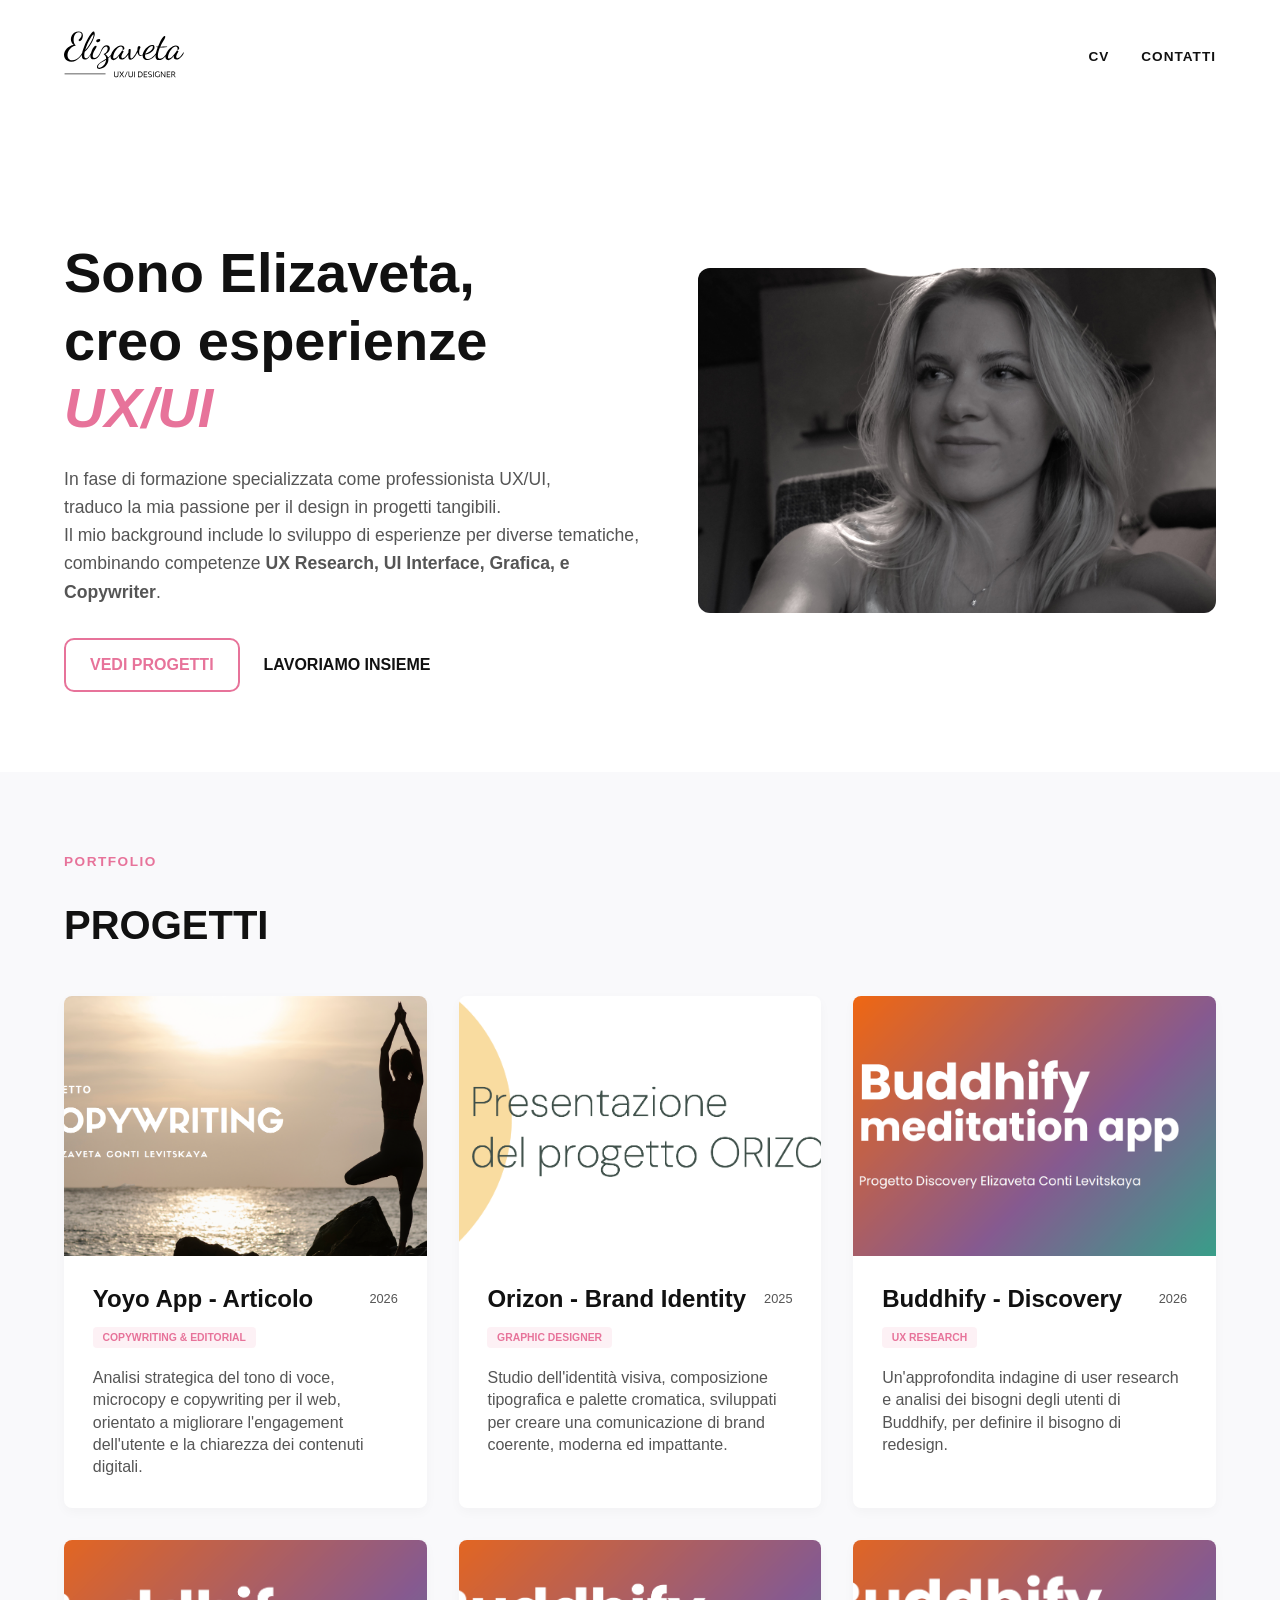
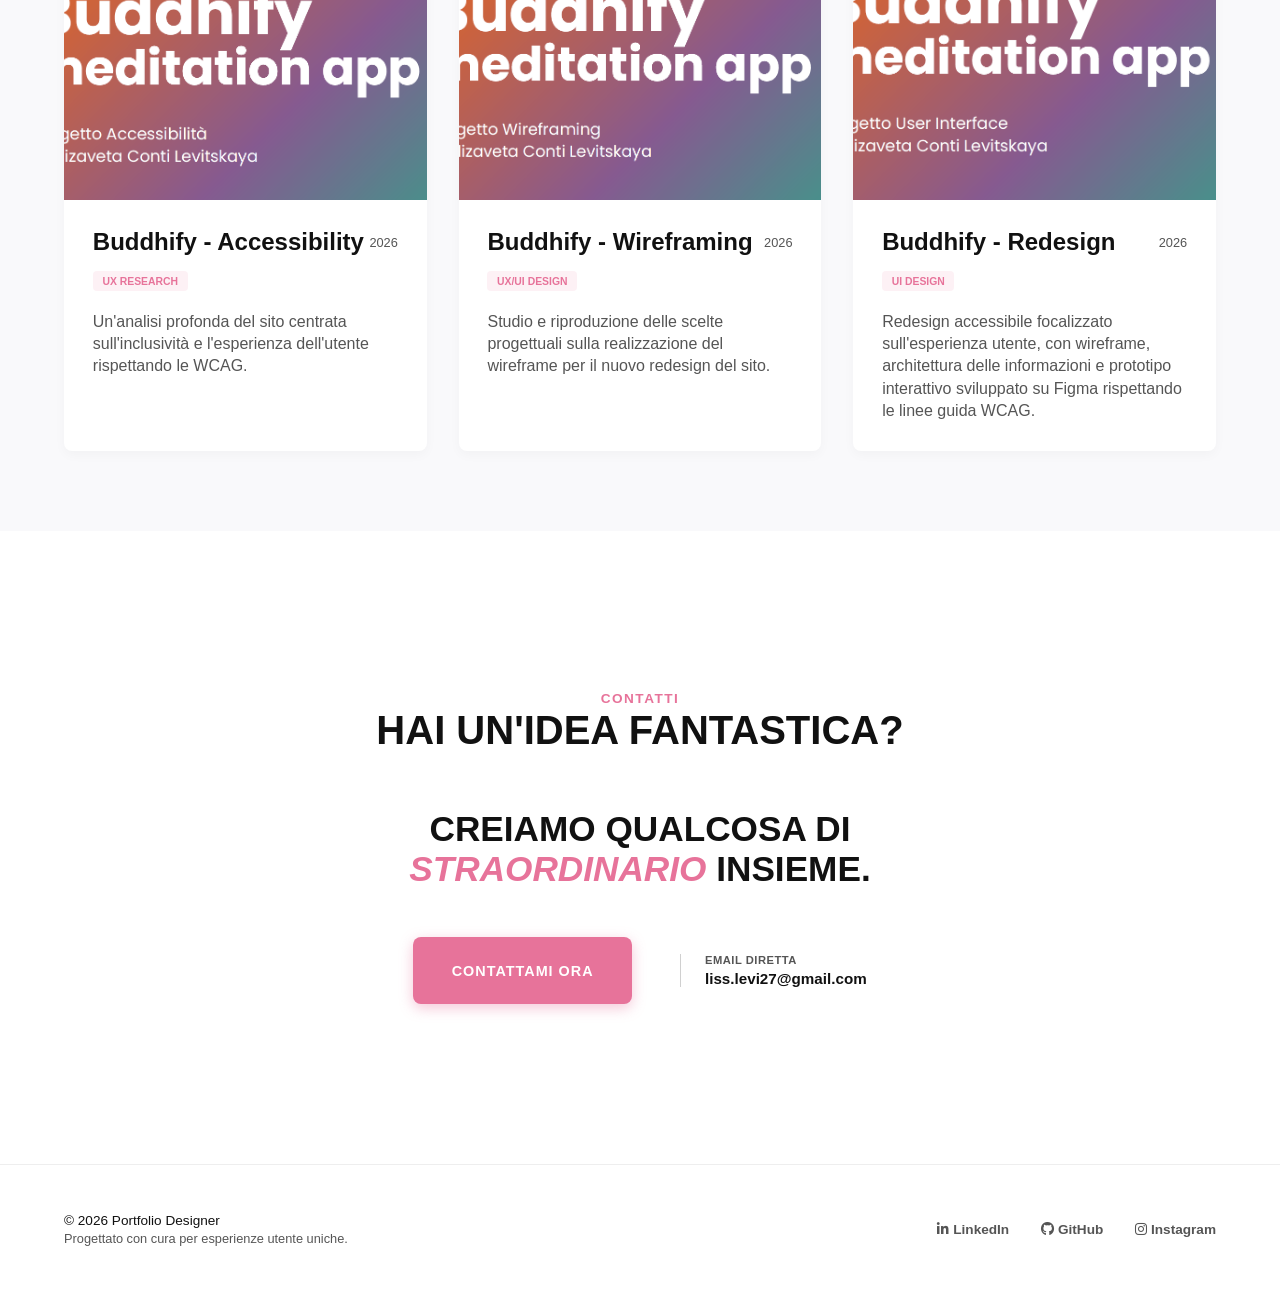
==== index.html @ 7c2b1aa5 "Add files via upload" ====
<!DOCTYPE html>
<html lang="it">
<head>
    <meta charset="UTF-8">
    <meta name="viewport" content="width=device-width, initial-scale=1.0">
    <title>Portfolio - Elizaveta</title>
    <link rel="icon" type="image/png" href="assets/img/favicon.jpg">
    <link rel="stylesheet" href="assets/css/main.css">
    <link rel="stylesheet" href="https://cdnjs.cloudflare.com/ajax/libs/font-awesome/6.4.0/css/all.min.css">
</head>
<body>

    <!-- NAVBAR -->
    <header class="navbar">
    <div class="nav-container">
        <a href="index.html" class="logo">
            <img src="assets/img/logo.svg" alt="Logo Portfolio" style="height: 65px; width: auto; display: block; max-height: none;"> 
        </a> 
        <nav class="nav-links">
            <a href="cv.html">CV</a>
            <a href="contatti.html">CONTATTI</a>
        </nav>
    </div>
</header>

    <!-- HERO SECTION -->
    <section class="hero">
        <div class="hero-content">
            <h1>Sono Elizaveta,<br>creo esperienze <br><em><span>UX/UI</span></em></h1>
            <p>In fase di formazione specializzata come professionista UX/UI,<br> traduco la mia passione per il design in progetti tangibili.<br> Il mio background include lo sviluppo di esperienze per diverse tematiche,<br> combinando competenze <strong>UX Research, UI Interface, Grafica, e Copywriter</strong>.</p>
            <div class="hero-buttons">
                <a href="#progetti" class="btn-primary">VEDI PROGETTI</a>
                <a href="#contatti" class="btn-secondary">LAVORIAMO INSIEME</a>
            </div>
        </div>
        <div class="hero-image">
             <img src="assets/img/profilo.jpg" alt="Elizaveta">
        </div>
    </section>

    <!-- SEZIONE PROGETTI -->
    <section id="progetti" class="projects">
        <span class="section-tag">PORTFOLIO</span>
        <h2>PROGETTI</h2>

        <div class="projects-grid">
           
             <!-- PROGETTO 1 -->
<a href="yoyo-articolo.html" class="project-card">
    <img src="assets/img/copywriting.png" alt="Yoyo App">
    <div class="project-card-info">
        <div class="project-header">
            <h3>Yoyo App - Articolo</h3>
            <span class="year">2026</span>
        </div>
         <span class="tag">COPYWRITING & EDITORIAL</span>
        <p>Analisi strategica del tono di voce, microcopy e copywriting per il web, orientato a migliorare l'engagement dell'utente e la chiarezza dei contenuti digitali.</p>
    </div>
</a>

<!-- PROGETTO 2 -->
<a href="orizon-brand-identity.html" class="project-card">
    <img src="assets/img/grafica.png" alt="Orizon">
    <div class="project-card-info">
        <div class="project-header">
            <h3>Orizon - Brand Identity</h3>
            <span class="year">2025</span>
        </div>
        <span class="tag">GRAPHIC DESIGNER</span>
        <p>Studio dell'identità visiva, composizione tipografica e palette cromatica, sviluppati per creare una comunicazione di brand coerente, moderna ed impattante.</p>
    </div>
</a>

             

            <!-- PROGETTO 3 -->
            <a href="buddhify-discovery.html" class="project-card">
    <img src="assets/img/discovery.png" alt="Buddhify Discovery">
    <div class="project-card-info">
        <div class="project-header">
            <h3>Buddhify - Discovery</h3>
            <span class="year">2026</span>
        </div>
        <span class="tag">UX RESEARCH</span>
        <p>Un'approfondita  indagine di user research e analisi dei bisogni degli utenti di Buddhify, per definire il bisogno di redesign.</p>
    </div>
</a>
           

<!-- PROGETTO 4 -->
<a href="buddhify-accessibility.html" class="project-card">
    <img src="assets/img/accessibility.png" alt="Buddhify Accessibility">
    <div class="project-card-info">
        <div class="project-header">
            <h3>Buddhify - Accessibility</h3>
            <span class="year">2026</span>
        </div>
        <span class="tag">UX RESEARCH</span>
        <p>Un'analisi profonda del sito centrata sull'inclusività e l'esperienza dell'utente rispettando le WCAG.</p>
    </div>
</a>

        <!-- PROGETTO 5 -->
<a href="buddhify-wireframing.html" class="project-card">
    <img src="assets/img/wireframing.png" alt="Buddhify Wireframing">
    <div class="project-card-info">
        <div class="project-header">
            <h3>Buddhify - Wireframing</h3>
            <span class="year">2026</span>
        </div>
        <span class="tag">UX/UI DESIGN</span>
        <p>Studio e riproduzione delle scelte progettuali sulla realizzazione del wireframe per il nuovo redesign del sito.</p>
    </div>
</a>
            
<!-- PROGETTO 6 -->
<a href="buddhify-redesign.html" class="project-card">
    <img src="assets/img/redesign.png" alt="Buddhify Redesign">
    <div class="project-card-info">
        <div class="project-header">
            <h3>Buddhify - Redesign</h3>
            <span class="year">2026</span>
        </div>
        <span class="tag">UI DESIGN</span>
        <p>Redesign accessibile focalizzato sull'esperienza utente, con wireframe, architettura delle informazioni e prototipo interattivo sviluppato su Figma rispettando le linee guida WCAG.</p>
    </div>
</a>

           
           
             
        </div>
    </section>

    <!-- SEZIONE CONTATTI -->
    <section class="contact" id="contatti">
  <div class="section-tag">Contatti</div>
  <h2>HAI UN'IDEA FANTASTICA?</h2>
  
  <p class="contact-subtitle">
    CREIAMO QUALCOSA DI<br> <span class="highlight">STRAORDINARIO</span> INSIEME.
  </p>

  <div class="contact-action">
    <!-- Pulsante Contattami Ora -->
    <a href="" class="btn-primary">CONTATTAMI ORA</a>

    <!-- Box Email Diretta con linea verticale -->
    <div class="direct-email-box">
      <span class="email-label">EMAIL DIRETTA</span>
      <span class="email-address">liss.levi27@gmail.com</span>
    </div>
  </div>
</section>

    <!-- FOOTER -->
    <footer class="site-footer">
  <div class="footer-content">
    <div class="footer-left">
      <p>&copy; 2026 Portfolio Designer</p>
      <p class="footer-subtitle">Progettato con cura per esperienze utente uniche.</p>
    </div>
    
    <div class="footer-socials">
      <a href="https://www.linkedin.com/in/elizavetacontil" target="_blank" rel="noopener noreferrer"><i class="fab fa-linkedin-in"></i> LinkedIn</a>
      <a href="https://github.com/lisslevi27-design" target="_blank" rel="noopener noreferrer"><i class="fab fa-github"></i> GitHub</a>
      <a href="https://www.instagram.com/_eli_zavet27?vrfl=MXU3d2oxdzdpNnNm&utm_source=qr" target="_blank" rel="noopener noreferrer"><i class="fab fa-instagram"></i> Instagram</a>
    </div>
  </div>
</footer>

</body>
</html>
---- assets/css/main.css ----
body {
  font-family: "Inter", sans-serif;
  color: #111111;
  background-color: #f9f9fb;
  margin: 0;
  padding: 0;
  box-sizing: border-box;
}

header.navbar {
  background-color: #ffffff;
  padding: 1.5rem 4rem;
  width: 100%;
  box-sizing: border-box;
}
header.navbar .nav-container {
  display: flex;
  justify-content: space-between;
  align-items: center;
  width: 100%;
}
header.navbar .nav-container .logo {
  display: flex;
  align-items: center;
}
header.navbar .nav-container .nav-links {
  display: flex;
  gap: 2rem;
}
header.navbar .nav-container .nav-links a {
  text-decoration: none;
  color: #111111;
  font-size: 0.85rem;
  font-weight: 600;
  letter-spacing: 1px;
  text-transform: uppercase;
  transition: color 0.3s ease;
}
header.navbar .nav-container .nav-links a:hover {
  color: #e7739a;
}

.hero {
  display: flex;
  justify-content: space-between;
  align-items: center;
  padding: 5rem 4rem;
  background-color: #ffffff;
}
.hero-content {
  max-width: 50%;
}
.hero-content h1 {
  font-size: 3.5rem;
  line-height: 1.2;
  font-weight: 800;
  margin-bottom: 1.5rem;
}
.hero-content h1 span {
  color: #e7739a;
  font-style: italic;
}
.hero-content p {
  color: #555555;
  font-size: 1.1rem;
  line-height: 1.6;
  margin-bottom: 2rem;
}
.hero-buttons {
  display: flex;
  gap: 1.5rem;
  align-items: center;
}
.hero-buttons .btn-primary {
  border: 2px solid #e7739a;
  color: #e7739a;
  padding: 1rem 1.5rem;
  border-radius: 10px;
  text-decoration: none;
  font-weight: 600;
  display: inline-flex;
  align-items: center;
  gap: 0.5rem;
  transition: all 0.3s ease;
}
.hero-buttons .btn-primary:hover {
  background-color: #e7739a;
  color: #ffffff;
}
.hero-buttons .btn-secondary {
  color: #111111;
  text-decoration: none;
  font-weight: 600;
  font-size: 1rem;
  transition: color 0.3s ease;
}
.hero-buttons .btn-secondary:hover {
  color: #e7739a;
}
.hero-buttons .btn-text {
  color: #111111;
  text-decoration: none;
  font-weight: 600;
}
.hero-buttons .btn-text:hover {
  color: #e7739a;
}
.hero-image {
  max-width: 45%;
}
.hero-image img {
  width: 100%;
  border-radius: 12px;
  -o-object-fit: cover;
     object-fit: cover;
}

.projects {
  padding: 5rem 4rem;
}
.projects .section-tag {
  color: #e7739a;
  font-size: 0.85rem;
  font-weight: 700;
  letter-spacing: 1.5px;
  text-transform: uppercase;
  margin-bottom: 0.5rem;
}
.projects h2 {
  font-size: 2.5rem;
  font-weight: 800;
  margin-bottom: 3rem;
  color: #111111;
}
.projects-grid {
  display: grid;
  grid-template-columns: repeat(3, 1fr);
  gap: 2rem;
}
.projects-grid .project-card {
  display: flex;
  flex-direction: column;
  background: #ffffff;
  border-radius: 8px;
  overflow: hidden;
  text-decoration: none;
  color: inherit;
  box-shadow: 0 4px 12px rgba(0, 0, 0, 0.03);
  transition: transform 0.3s ease, box-shadow 0.3s ease;
}
.projects-grid .project-card:hover {
  transform: translateY(-5px);
  box-shadow: 0 8px 20px rgba(0, 0, 0, 0.08);
}
.projects-grid .project-card img {
  width: 100%;
  height: 260px;
  -o-object-fit: cover;
     object-fit: cover;
  display: block;
}
.projects-grid .project-card-info {
  padding: 1.8rem;
  display: flex;
  flex-direction: column;
  gap: 0.4rem;
}
.projects-grid .project-card-info .tag {
  display: inline-block;
  align-self: flex-start;
  font-size: 0.65rem;
  font-weight: 700;
  color: #e7739a;
  background-color: rgba(231, 115, 154, 0.1);
  padding: 0.3rem 0.6rem;
  border-radius: 4px;
  margin-bottom: 0.8rem;
  text-transform: uppercase;
}
.projects-grid .project-card-info .project-header {
  display: flex;
  justify-content: space-between;
  align-items: center;
  margin-bottom: 0.5rem;
}
.projects-grid .project-card-info .project-header h3 {
  font-size: 1.5rem;
  font-weight: 700;
  color: #111111;
  margin: 0;
}
.projects-grid .project-card-info .project-header .year {
  font-size: 0.8rem;
  color: #555555;
  font-weight: 500;
}
.projects-grid .project-card-info p {
  color: #555555;
  font-size: 1rem;
  line-height: 1.4;
  margin: 0;
}

.contact {
  padding: 10rem 8rem;
  text-align: center;
  background-color: #ffffff;
}
.contact .section-tag {
  color: #e7739a;
  font-size: 0.85rem;
  font-weight: 700;
  letter-spacing: 1.5px;
  text-transform: uppercase;
  margin-bottom: 0.1rem;
}
.contact h2 {
  font-size: 2.5rem;
  font-weight: 800;
  color: #111111;
  margin-bottom: 3.5rem;
  margin-top: 0;
}
.contact-subtitle {
  font-size: 2.2rem;
  font-weight: 800;
  color: #111111;
  margin-bottom: 3rem;
  text-transform: uppercase;
}
.contact-subtitle .highlight {
  color: #e7739a;
  font-style: italic;
}
.contact .contact-action {
  display: flex;
  justify-content: center;
  align-items: center;
  gap: 3rem;
}
.contact .contact-action .btn-primary {
  background-color: #e7739a;
  color: #ffffff;
  padding: 1.6rem 2.4rem;
  border-radius: 8px;
  text-decoration: none;
  font-weight: 700;
  font-size: 0.9rem;
  letter-spacing: 1px;
  box-shadow: 0 4px 14px rgba(231, 115, 154, 0.4);
  transition: background-color 0.3s ease, transform 0.2s ease;
}
.contact .contact-action .btn-primary:hover {
  background-color: #d25f85;
  transform: translateY(-2px);
}
.contact .contact-action .direct-email-box {
  display: flex;
  flex-direction: column;
  align-items: flex-start;
  text-align: left;
  padding-left: 1.5rem;
  border-left: 1px solid #d0d0d0;
}
.contact .contact-action .direct-email-box .email-label {
  font-size: 0.7rem;
  font-weight: 600;
  color: #555555;
  letter-spacing: 0.5px;
  margin-bottom: 0.2rem;
}
.contact .contact-action .direct-email-box .email-address {
  font-size: 0.95rem;
  font-weight: 700;
  color: #111111;
}

.site-footer {
  padding: 3rem 4rem;
  background-color: #ffffff;
  border-top: 1px solid #eeeeee;
}
.site-footer .footer-content {
  display: flex;
  justify-content: space-between;
  align-items: center;
  flex-wrap: wrap;
  gap: 1.5rem;
}
.site-footer .footer-content .footer-left p {
  margin: 0;
  font-size: 0.85rem;
  color: #111111;
  font-weight: 500;
}
.site-footer .footer-content .footer-left .footer-subtitle {
  font-size: 0.8rem;
  color: #555555;
  margin-top: 0.2rem;
}
.site-footer .footer-content .footer-socials {
  display: flex;
  gap: 2rem;
}
.site-footer .footer-content .footer-socials a {
  font-size: 0.85rem;
  font-weight: 600;
  color: #555555;
  text-decoration: none;
  transition: color 0.3s ease;
}
.site-footer .footer-content .footer-socials a:hover {
  color: #e7739a;
}

.project-detail {
  padding: 4rem 0 6rem 0;
  background-color: #ffffff;
}
.project-detail .container {
  max-width: 1200px;
  margin: 0 auto;
  padding: 0 4rem;
}
.project-detail .back-link {
  display: inline-block;
  font-size: 0.8rem;
  font-weight: 700;
  color: #111111;
  text-decoration: none;
  letter-spacing: 1px;
  margin-bottom: 3rem;
  transition: color 0.3s ease;
}
.project-detail .back-link:hover {
  color: #e7739a;
}
.project-detail .project-hero-grid {
  display: grid;
  grid-template-columns: 2fr 1fr;
  gap: 4rem;
  align-items: start;
  margin-bottom: 4rem;
}
.project-detail .project-hero-grid .project-title-area h1 {
  font-size: 3.2rem;
  font-weight: 800;
  line-height: 1.1;
  color: #111111;
  margin-bottom: 1.5rem;
  text-transform: uppercase;
}
.project-detail .project-hero-grid .project-title-area h1 .highlight {
  color: #e7739a;
  font-style: italic;
}
.project-detail .project-hero-grid .project-title-area .project-subtitle {
  font-size: 1.2rem;
  color: #555555;
  line-height: 1.5;
  max-width: 550px;
}
.project-detail .project-hero-grid .project-meta {
  background: #fafafa;
  border-left: 3px solid #e7739a;
  padding: 1.8rem;
  display: grid;
  grid-template-columns: 1fr 1fr;
  gap: 1.5rem;
  border-radius: 0 8px 8px 0;
}
.project-detail .project-hero-grid .project-meta .meta-item {
  display: flex;
  flex-direction: column;
  gap: 0.3rem;
}
.project-detail .project-hero-grid .project-meta .meta-item.full-width {
  grid-column: span 2;
}
.project-detail .project-hero-grid .project-meta .meta-item .meta-label {
  font-size: 0.7rem;
  font-weight: 700;
  color: #e7739a;
  letter-spacing: 1px;
}
.project-detail .project-hero-grid .project-meta .meta-item .meta-value {
  font-size: 0.95rem;
  font-weight: 600;
  color: #111111;
}
.project-detail .project-main-image {
  margin-bottom: 5rem;
  border-radius: 12px;
  overflow: hidden;
  box-shadow: 0 10px 30px rgba(0, 0, 0, 0.06);
}
.project-detail .project-main-image img {
  width: 100%;
  height: 650px;
  -o-object-fit: cover;
     object-fit: cover;
  display: block;
}
.project-detail .project-section {
  margin-bottom: 5rem;
  border-top: 1px solid #eeeeee;
  padding-top: 4rem;
}
.project-detail .project-section .section-title-line {
  font-size: 1.8rem;
  font-weight: 800;
  color: #111111;
  margin-bottom: 3rem;
  letter-spacing: 1px;
  position: relative;
}
.project-detail .project-section .section-title-line::after {
  content: "";
  position: absolute;
  left: 0;
  bottom: -10px;
  width: 35px;
  height: 3px;
  background-color: #e7739a;
}
.project-detail .project-section .panoramica-grid {
  display: grid;
  grid-template-columns: 1fr 1fr;
  gap: 4rem;
}
.project-detail .project-section .panoramica-grid .panoramica-card h3 {
  font-size: 0.95rem;
  font-weight: 700;
  color: #111111;
  margin-bottom: 1rem;
  letter-spacing: 0.5px;
}
.project-detail .project-section .panoramica-grid .panoramica-card p {
  font-size: 0.95rem;
  color: #555555;
  line-height: 1.7;
}/*# sourceMappingURL=main.css.map */
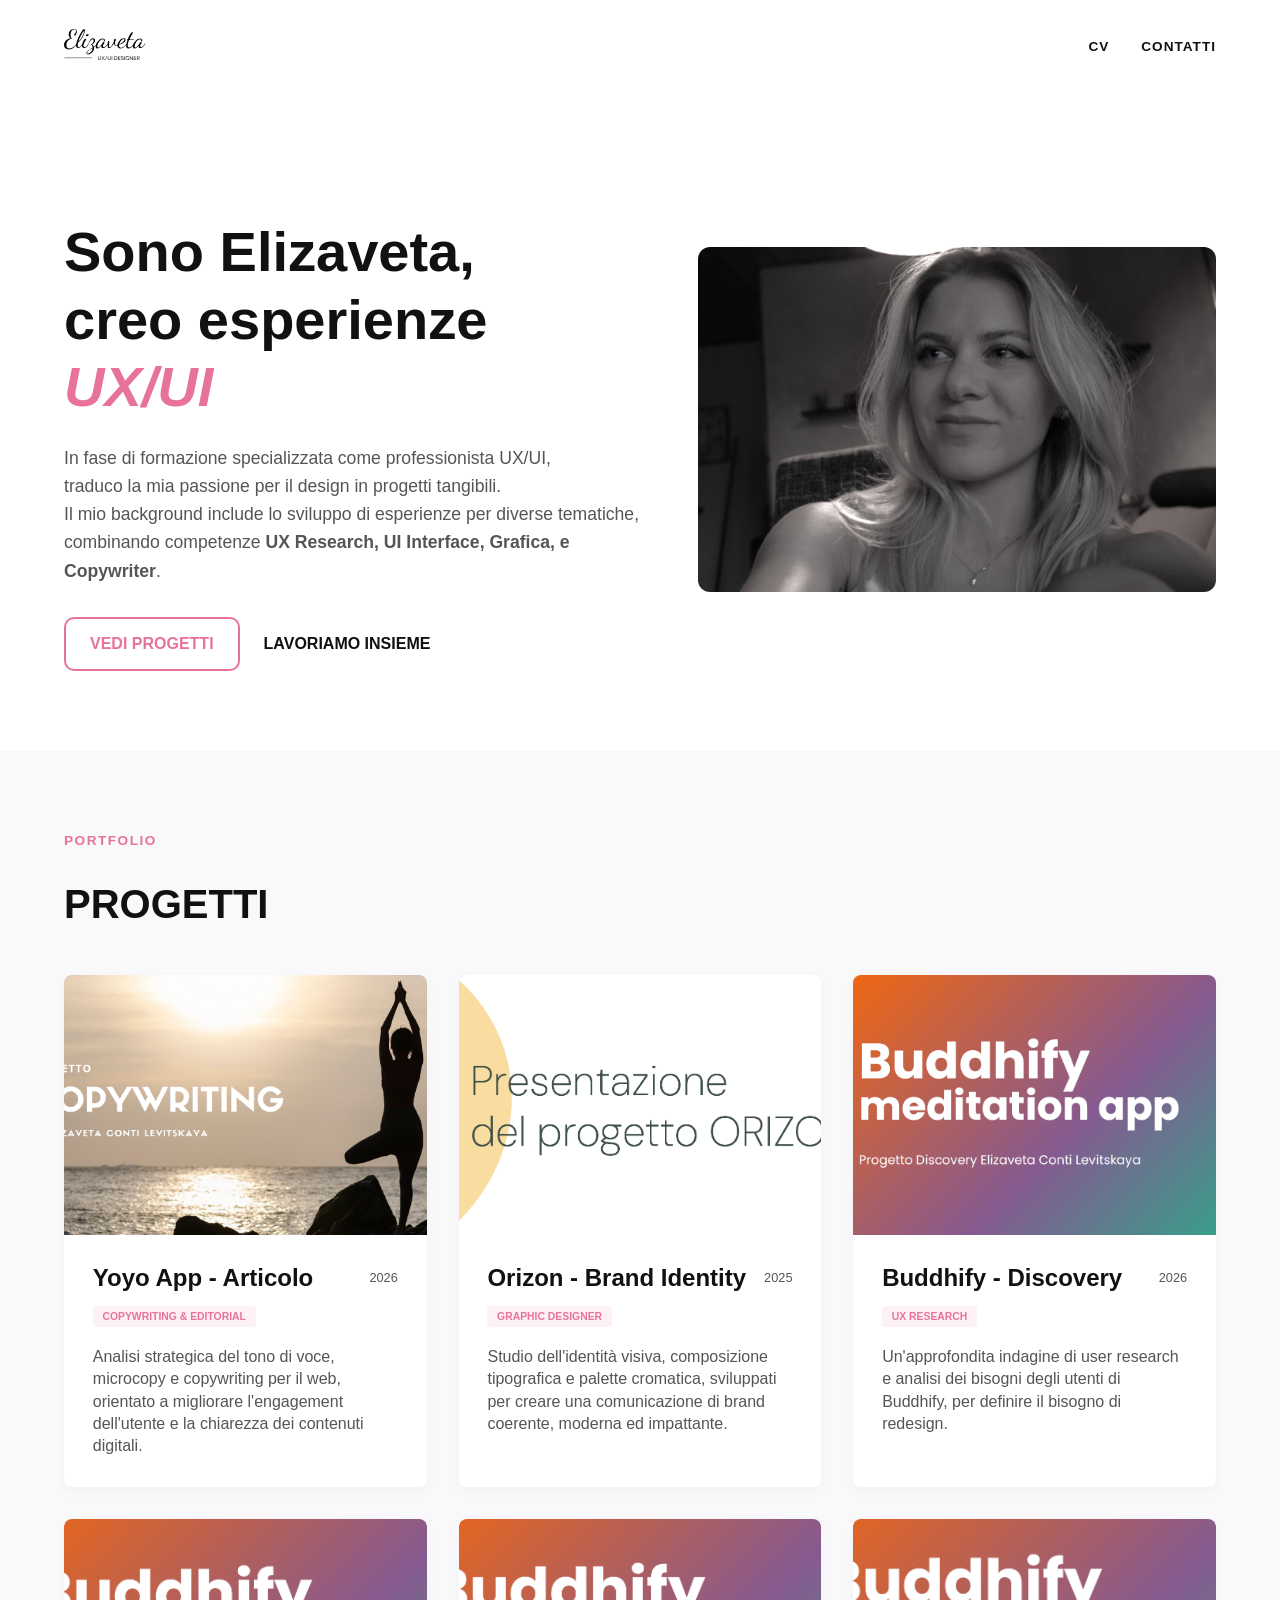
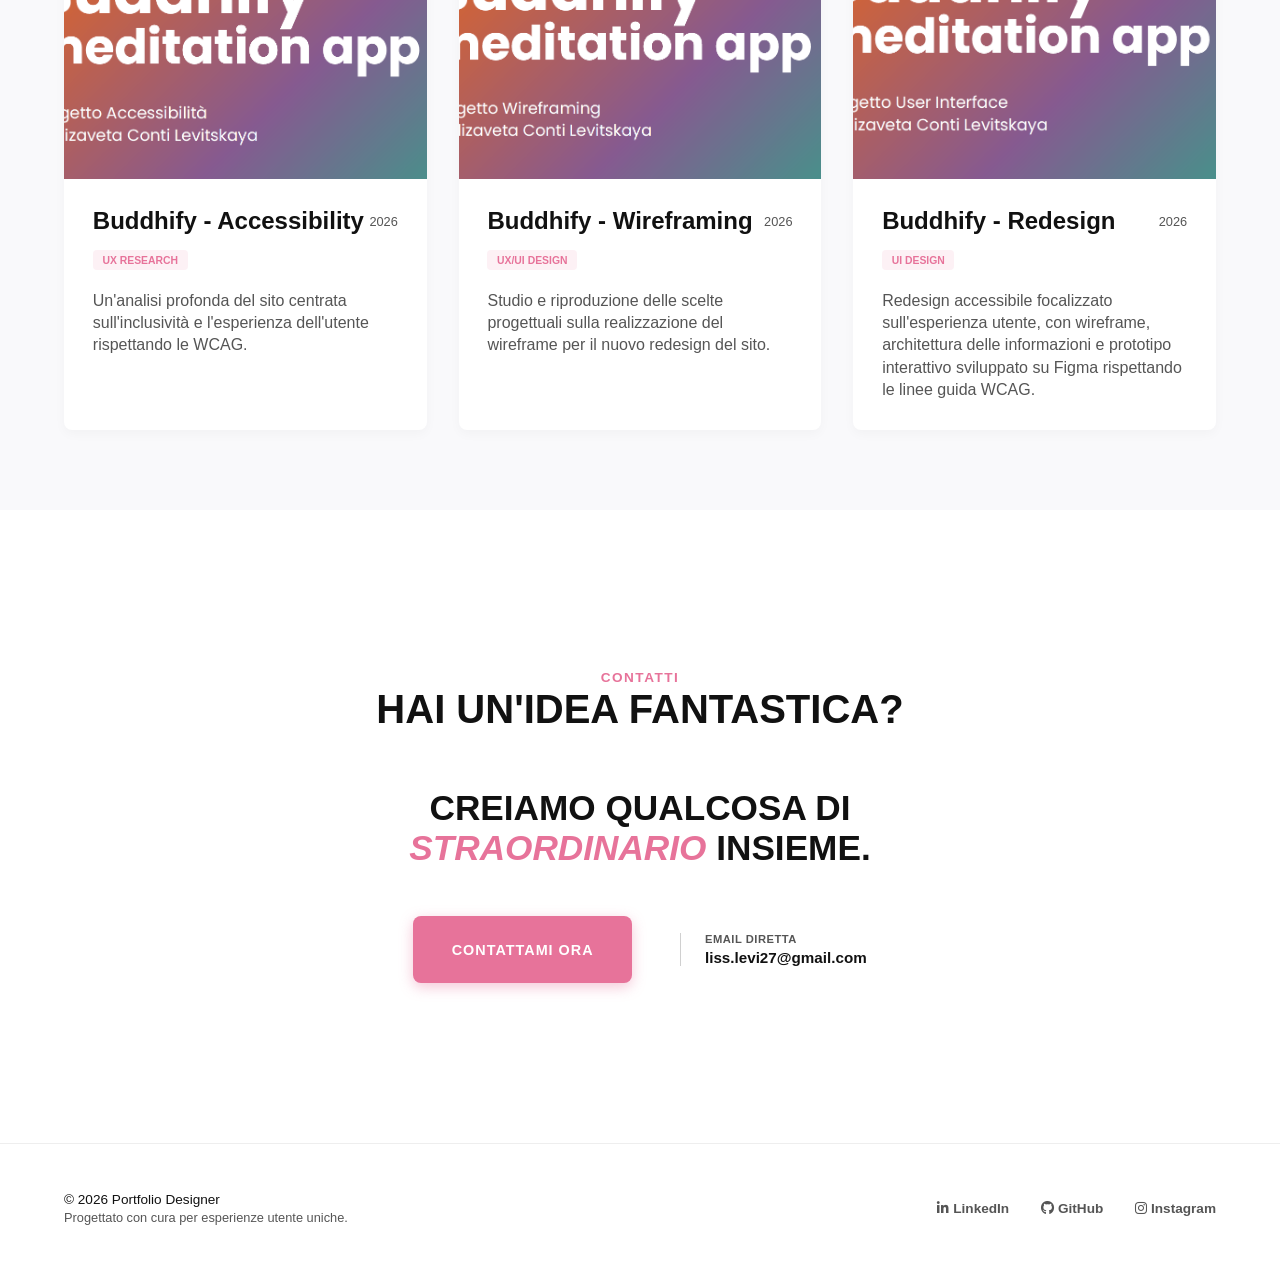
==== commit c91c4d3c: "Add files via upload" ====
--- a/index.html
+++ b/index.html
@@ -7,14 +7,255 @@
     <link rel="icon" type="image/png" href="assets/img/favicon.jpg">
     <link rel="stylesheet" href="assets/css/main.css">
     <link rel="stylesheet" href="https://cdnjs.cloudflare.com/ajax/libs/font-awesome/6.4.0/css/all.min.css">
+
+    
+<style>
+  /* --- EFFETTO HOVER ROSA GLOBALE --- */
+  a {
+    transition: color 0.3s ease, background-color 0.3s ease, border-color 0.3s ease;
+  }
+
+  header nav a:hover,
+  footer a:hover,
+  section:nth-of-type(1) > div:nth-child(1) > div a:last-child:hover {
+    color: #e91e63 !important;
+  }
+
+  footer a:hover i {
+    color: #e91e63 !important;
+  }
+
+  section:nth-of-type(1) > div:nth-child(1) > div a:first-child:hover {
+    background-color: #e91e63 !important;
+    color: #ffffff !important;
+    border-color: #e91e63 !important;
+  }
+
+  section:nth-of-type(3) a:hover {
+    background-color: #e91e63 !important;
+    color: #ffffff !important;
+    border-color: #e91e63 !important;
+  }
+
+  /* --- REGOLE RESPONSIVE MOBILE --- */
+  @media (max-width: 768px) {
+    
+    /* 1. HEADER E NAVBAR */
+    header {
+      padding: 1rem !important;
+    }
+
+    header > div {
+      display: flex;
+      justify-content: space-between;
+      align-items: center;
+      padding: 0;
+    }
+
+    header img {
+      height: 32px;
+      width: auto;
+      display: block;
+    }
+
+    header nav {
+      display: flex;
+      gap: 1.2rem;
+    }
+
+    /* 2. SEZIONE HERO */
+    section:nth-of-type(1) {
+      display: flex;
+      flex-direction: column-reverse;
+      align-items: center;
+      text-align: center;
+      padding: 2rem 1rem;
+      gap: 2.5rem;
+    }
+
+    section:nth-of-type(1) > div:nth-child(2) {
+      width: 100%;
+      display: flex;
+      justify-content: center;
+    }
+
+    section:nth-of-type(1) > div:nth-child(2) img {
+      width: 100% !important;
+      max-width: 420px !important;
+      height: auto !important;
+      border-radius: 16px;
+      display: block;
+    }
+
+    section:nth-of-type(1) > div:nth-child(1) {
+      width: 100%;
+      max-width: 100%;
+      padding: 0 0.5rem;
+      box-sizing: border-box;
+      display: flex;
+      flex-direction: column;
+      align-items: center;
+    }
+
+    section:nth-of-type(1) h1 {
+      font-size: 1.7rem;
+      line-height: 1.3;
+      margin-bottom: 1.2rem;
+      width: 100%;
+    }
+
+    section:nth-of-type(1) p {
+      font-size: 0.95rem;
+      line-height: 1.6;
+      margin-bottom: 2rem;
+      max-width: 100%;
+      padding: 0 0.2rem;
+    }
+
+    section:nth-of-type(1) p br {
+      display: none;
+    }
+
+    section:nth-of-type(1) > div:nth-child(1) > div {
+      display: flex;
+      flex-direction: column;
+      align-items: center;
+      width: 100%;
+      gap: 1rem;
+    }
+
+    section:nth-of-type(1) > div:nth-child(1) > div a {
+      display: inline-flex;
+      justify-content: center;
+      align-items: center;
+      text-align: center;
+      text-decoration: none;
+      font-weight: bold;
+      box-sizing: border-box;
+    }
+
+    section:nth-of-type(1) > div:nth-child(1) > div a:first-child {
+      width: 100%;
+      max-width: 320px;
+      padding: 1rem 1.5rem;
+      border: 2px solid #e91e63;
+      border-radius: 8px;
+      color: #e91e63;
+      background-color: transparent;
+    }
+
+    section:nth-of-type(1) > div:nth-child(1) > div a:last-child {
+      width: auto;
+      padding: 0.5rem 1rem;
+      border: none;
+      color: #333;
+      background-color: transparent;
+      font-size: 0.9rem;
+      text-transform: uppercase;
+    }
+
+    /* 3. SEZIONE PROGETTI (Immagini non tagliate) */
+    section:nth-of-type(2) {
+      padding: 2.5rem 1rem;
+    }
+
+    section:nth-of-type(2) > div {
+      display: flex;
+      flex-direction: column;
+      gap: 1.8rem;
+    }
+
+    section:nth-of-type(2) > div > a {
+      display: flex;
+      flex-direction: column;
+      justify-content: space-between;
+      min-height: auto; /* Lascia che il box si adatti al contenuto senza forzature eccessive */
+      width: 100%;
+      box-sizing: border-box;
+      overflow: hidden;
+    }
+
+    /* Adattamento perfetto dell'immagine della card */
+    section:nth-of-type(2) > div > a img {
+      width: 100% !important;
+      height: auto !important; /* Mantiene le proporzioni originali senza tagliare nulla */
+      max-height: 260px; /* Evita che diventi troppo alta */
+      object-fit: contain !important; /* Mostra l'intera immagine intera anziché tagliarla */
+      background-color: #fcfcfc; /* Sfondo leggero opzionale dietro l'immagine se ha proporzioni particolari */
+      display: block;
+    }
+
+    /* 4. SEZIONE CONTATTI */
+    section:nth-of-type(3) {
+      padding: 2.5rem 1rem;
+      text-align: center;
+    }
+
+    section:nth-of-type(3) > div:last-child {
+      display: flex;
+      flex-direction: column;
+      align-items: center;
+      gap: 1.5rem;
+      margin-top: 1.5rem;
+    }
+
+    /* 5. FOOTER */
+    footer {
+      padding: 3rem 1rem;
+      text-align: center;
+      background-color: #fff;
+    }
+
+    footer > div {
+      display: flex;
+      flex-direction: column;
+      gap: 2rem;
+      align-items: center;
+    }
+
+    footer > div > div:first-child {
+      display: flex;
+      flex-direction: column;
+      gap: 0.5rem;
+      color: #666;
+      font-size: 0.9rem;
+    }
+
+    footer > div > div:last-child {
+      display: flex;
+      flex-direction: row;
+      justify-content: center;
+      align-items: center;
+      gap: 1.5rem;
+      width: 100%;
+    }
+
+    footer > div > div:last-child a {
+      display: flex;
+      align-items: center;
+      gap: 0.5rem;
+      text-decoration: none;
+      color: #333;
+      font-size: 0.95rem;
+      font-weight: 500;
+    }
+
+    footer > div > div:last-child a i {
+      font-size: 1.2rem;
+      color: #e91e63;
+    }
+  }
+</style>
+
+
 </head>
 <body>
 
     <!-- NAVBAR -->
     <header class="navbar">
     <div class="nav-container">
-        <a href="index.html" class="logo">
-            <img src="assets/img/logo.svg" alt="Logo Portfolio" style="height: 65px; width: auto; display: block; max-height: none;"> 
+        <a href="index.html" class="logo-link">
+            <img src="assets/img/logo.svg" alt="Logo Portfolio" style="height: 44px; width: auto; display: block; max-height: none;"> 
         </a> 
         <nav class="nav-links">
             <a href="cv.html">CV</a>
@@ -143,7 +384,7 @@
 
   <div class="contact-action">
     <!-- Pulsante Contattami Ora -->
-    <a href="" class="btn-primary">CONTATTAMI ORA</a>
+    <a href="contatti.html" class="btn-primary">CONTATTAMI ORA</a>
 
     <!-- Box Email Diretta con linea verticale -->
     <div class="direct-email-box">
--- a/assets/css/main.css
+++ b/assets/css/main.css
@@ -320,7 +320,7 @@
 .project-detail .container {
   max-width: 1200px;
   margin: 0 auto;
-  padding: 0 4rem;
+  padding: 0 1rem;
 }
 .project-detail .back-link {
   display: inline-block;
